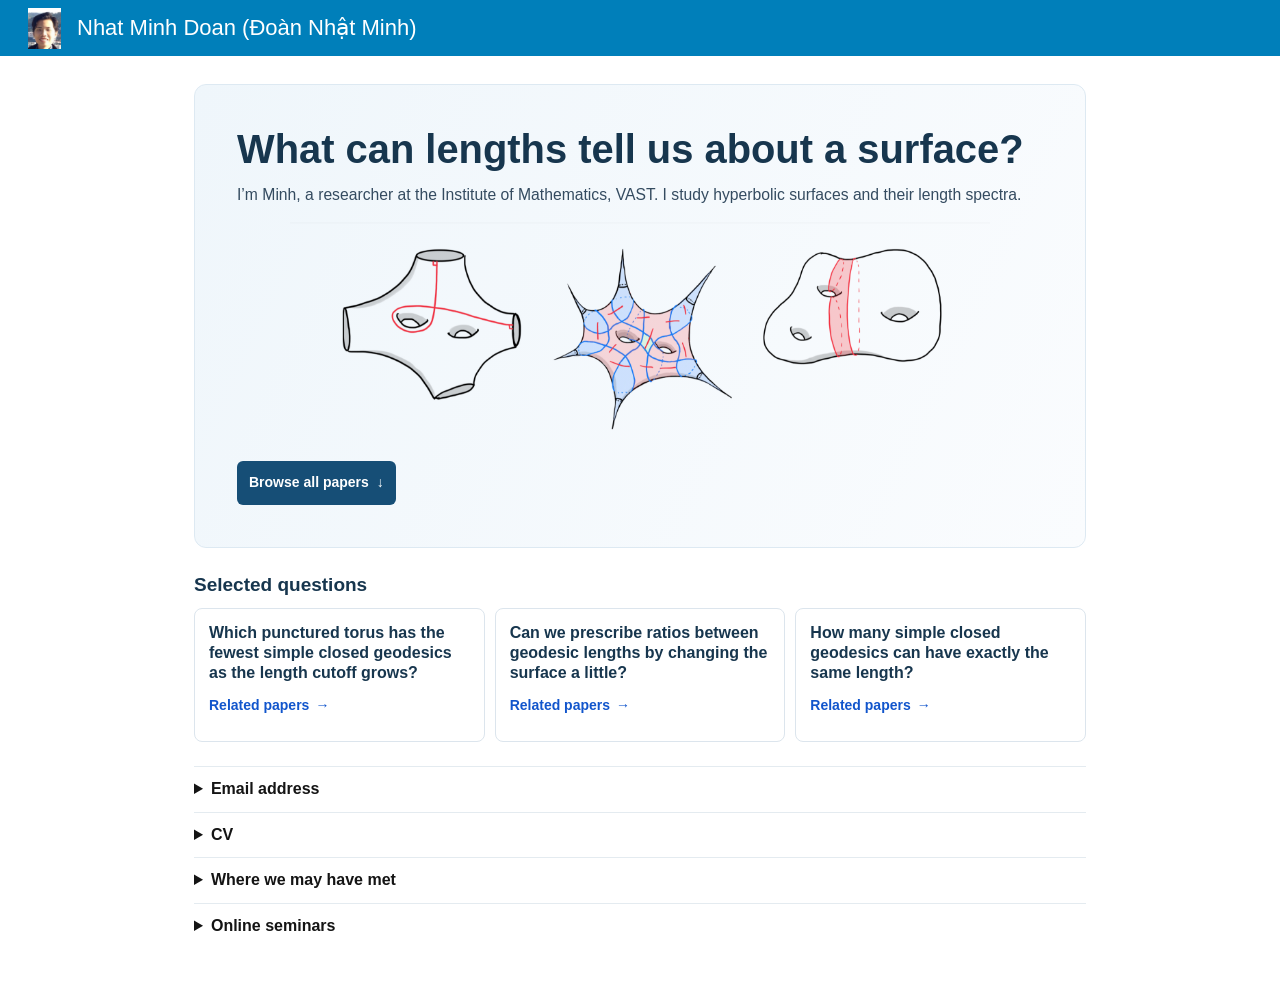
==== docs/index.html @ 1877379a "Blend the surface illustration into the intro background" ====
<!doctype html>
<html lang="en">
<head>
<meta charset="utf-8">
<!-- Google tag -->
<script>
 (function(){
  var excluded=window['ga-disable-G-0R548MHC6P']===true;
  var url=new URL(window.location.href);
  var preference=url.searchParams.get('exclude_me');
  var ownerActivation=url.searchParams.get('owner_dashboard')==='1';
  if(preference==='1'||ownerActivation)excluded=true;
  try{
   if(preference==='1'||ownerActivation)localStorage.setItem('nhat-minh-doan:analytics-excluded','1');
   if(preference==='0')localStorage.removeItem('nhat-minh-doan:analytics-excluded');
   excluded=excluded||localStorage.getItem('nhat-minh-doan:analytics-excluded')==='1';
  }catch(error){}
  if(preference!==null){
   url.searchParams.delete('exclude_me');
   window.history.replaceState(null,'',url.pathname+url.search+url.hash);
  }
  window.nhatMinhAnalyticsExcluded=excluded;
  window['ga-disable-G-0R548MHC6P']=excluded;
  window.dataLayer = window.dataLayer || [];
  window.gtag=function(){window.dataLayer.push(arguments);};
  if(excluded)return;
  gtag('js', new Date());
  var tag=document.createElement('script');
  tag.async=true;
  tag.src='https://www.googletagmanager.com/gtm.js?id=GTM-NMHRF7PC';
  document.head.appendChild(tag);
 })();
</script>
<!-- End Google tag --><meta name="viewport" content="width=device-width, initial-scale=1">
<title>Nhat Minh Doan (Đoàn Nhật Minh)</title>
<meta name="description" content="Nhat Minh Doan, researcher at the Institute of Mathematics, VAST. Hyperbolic surfaces, length spectra, publications, and contact information.">
<link rel="canonical" href="https://minhmath.github.io/"><link rel="icon" href="assets/favicon.svg" type="image/svg+xml">
<meta property="og:title" content="Nhat Minh Doan (Đoàn Nhật Minh)"><meta property="og:type" content="website"><meta property="og:url" content="https://minhmath.github.io/"><meta property="og:image" content="https://minhmath.github.io/assets/portrait.png">
<link rel="stylesheet" href="assets/site.css?v=37d043cea46f">
<link rel="stylesheet" href="assets/papers.css?v=5d789aa62cdc">
<script>if(window.self!==window.top)location.replace('embed.html'+location.search+location.hash);</script>
<script defer src="assets/site.js?v=710d48ef0cdf" data-catalogue="papers.json"></script>
<script defer src="assets/papers.js?v=3b5f01880f40"></script>
</head>
<body>
<a class="skip-link" href="#main">Skip to main content</a>
<header class="site-header">
 <a class="site-name" href="./"><span class="site-avatar"><img class="site-portrait" src="assets/portrait.png?v=c06f4d04a8ff" width="33" height="41" alt=""></span>Nhat Minh Doan (Đoàn Nhật Minh)</a>
</header>
<main id="main" tabindex="-1">
 <div class="intro content-width">
  <section class="home-intro" aria-labelledby="home-title">
   <h1 id="home-title" class="research-question">What can lengths tell us about a surface?</h1>
   <p class="intro-copy">I’m Minh, a researcher at the Institute of Mathematics, VAST. I study hyperbolic surfaces and their length spectra.</p>
   <figure class="intro-illustration"><img src="assets/surfaces-banner.png?v=8888a01d218e" width="2046" height="652" alt="Illustrations of surfaces, curves, and decompositions"></figure>
   <div class="home-actions">
    <a class="home-primary homepage-jump" href="#papers">Browse all papers <span aria-hidden="true">↓</span></a>
   </div>
  </section>
  <section class="featured-papers" aria-labelledby="featured-heading">
  <h2 id="featured-heading">Selected questions</h2>
  <div class="featured-grid">
   <article class="featured-paper" aria-labelledby="featured-question-geodesic-counts">
    <h3 id="featured-question-geodesic-counts">Which punctured torus has the fewest simple closed geodesics as the length cutoff grows?</h3>
    <a class="featured-action homepage-jump" href="#related-geodesic-counts" data-related-papers="DDD" aria-describedby="featured-question-geodesic-counts">Related papers <span aria-hidden="true">→</span></a>
   </article><article class="featured-paper" aria-labelledby="featured-question-length-ratios">
    <h3 id="featured-question-length-ratios">Can we prescribe ratios between geodesic lengths by changing the surface a little?</h3>
    <a class="featured-action homepage-jump" href="#related-length-ratios" data-related-papers="density" aria-describedby="featured-question-length-ratios">Related papers <span aria-hidden="true">→</span></a>
   </article><article class="featured-paper" aria-labelledby="featured-question-length-multiplicity">
    <h3 id="featured-question-length-multiplicity">How many simple closed geodesics can have exactly the same length?</h3>
    <a class="featured-action homepage-jump" href="#related-length-multiplicity" data-related-papers="DLN SSC" aria-describedby="featured-question-length-multiplicity">Related papers <span aria-hidden="true">→</span></a>
   </article>
  </div>
 </section>
  <details class="bio-section" name="bio-section" id="academic-background">
   <summary>Academic background and links</summary>
   <figure style="margin:12px 0 16px">
    <img src="assets/minh-academic-path.webp?v=de99f80f1b09" width="1620" height="1148" alt="Illustrated academic timeline from Ho Chi Minh City through Nice and Luxembourg to VAST, with a Singapore fellowship branching off the ongoing VAST appointment. A hyperbolic triangle says it is missing some degrees." style="display:block;width:100%;height:auto" loading="lazy" decoding="async">
   </figure>
   <ul class="background-list">
    <li>Researcher (2022–present) at the <a href="https://math.ac.vn/en" target="_blank" rel="noopener noreferrer">Institute of Mathematics, VAST</a>.</li>
    <li><a href="https://snas.org.sg/saseaffellows" target="_blank" rel="noopener noreferrer">SASEA Research Fellow</a> (2024–2026) at the <a href="https://www.math.nus.edu.sg/" target="_blank" rel="noopener noreferrer">National University of Singapore</a>, where I worked with <a href="https://sites.google.com/view/serpeowtan/home" target="_blank" rel="noopener noreferrer">Ser Peow Tan</a>.</li>
    <li>PhD (2018–2022) at the <a href="https://www.uni.lu/fstm-en/research-departments/department-of-mathematics/" target="_blank" rel="noopener noreferrer">University of Luxembourg</a>, where <a href="https://homeweb.unifr.ch/parlierh/pub/index.html" target="_blank" rel="noopener noreferrer">Hugo Parlier</a> supervised my <a href="https://orbilu.uni.lu/handle/10993/50710" target="_blank" rel="noopener noreferrer">thesis</a>.</li>
    <li>Master’s (2016–2017) at the <a href="https://en.wikipedia.org/wiki/Universit%C3%A9_Nice-Sophia-Antipolis" target="_blank" rel="noopener noreferrer">University of Nice Sophia Antipolis</a>, supervised by <a href="https://flab.perso.math.cnrs.fr/" target="_blank" rel="noopener noreferrer">François Labourie</a>.</li>
    <li>BA in Mathematics (2013–2015) at the University of Education, Ho Chi Minh City, Vietnam.</li>
   </ul>
  </details>
  <details class="bio-section" name="bio-section" id="papers">
   <summary>List of papers</summary>
   <div class="papers-content">
<div class="related-papers-heading" hidden><h2 tabindex="-1">Related papers</h2><a class="homepage-jump" href="#papers">Browse all papers</a></div>
<div id="paper-load" class="paper-load" hidden>
 <span id="paper-load-status" role="status"></span>
 <button id="paper-load-retry" type="button" hidden>Try again</button>
</div>
<table aria-label="List of papers"><thead><tr class="paper-section"><th scope="col">Paper</th><th scope="col" title="Earliest documented public posting, rather than the journal issue date">First online</th><th scope="col">Cited by</th></tr></thead><tbody id="paper-rows"></tbody></table>
<section class="paper-insights" id="paper-insights" aria-label="Citation history and co-authors" hidden>
 <section class="insight-box" aria-labelledby="coauthors-heading">
  <h2 id="coauthors-heading">Co-authors</h2>
  <ul class="coauthor-list" id="coauthor-list"></ul>
 </section>
 <section class="insight-box" aria-labelledby="citation-chart-heading">
  <div class="insight-heading"><h2 id="citation-chart-heading">Citations by year</h2><div class="totals" id="totals" aria-label="Citation totals"></div></div>
  <div id="citation-chart"></div>
  <div class="citation-audit" id="citation-year-records" hidden></div>
 </section>
</section>
</div>
  </details>
  <div class="email-row">
   <details class="email-disclosure" name="bio-section">
    <summary class="email-toggle" aria-controls="email-address">Email address</summary>
   </details>
   <a id="email-address" class="email-address" href="mailto:dnminh@math.ac.vn">dnminh@math.ac.vn</a>
   <span id="email-copy-status" role="status"></span>
   <script>
    const emailDisclosure = document.querySelector('.email-disclosure');
    const emailSummary = emailDisclosure.querySelector('summary');
    const emailAddress = document.getElementById('email-address');
    const emailCopyStatus = document.getElementById('email-copy-status');
    emailDisclosure.addEventListener('toggle', () => {
     if (!emailDisclosure.open) emailCopyStatus.textContent = '';
    });
    emailSummary.addEventListener('click', async () => {
     emailCopyStatus.textContent = '';
     if (emailDisclosure.open || !navigator.clipboard) return;
     try {
      await navigator.clipboard.writeText(emailAddress.textContent.trim());
      if (emailDisclosure.open) emailCopyStatus.textContent = 'Copied';
     } catch {
      // The revealed address is still available to copy manually.
     }
    });
   </script>
  </div>
  <details class="bio-section" name="bio-section" id="cv">
   <summary>CV</summary>
   <div class="cv-content">
<div class="cv-toolbar"><a href="assets/cv.pdf?v=2e29e2039f4c" target="_blank" rel="noopener" download="Nhat_Minh_Doan_CV.pdf">Download PDF</a></div>
<section class="cv-sheet" aria-label="CV page 1 of 3"><img src="assets/cv-page-1.svg?v=8cb3210d9233" width="612" height="792" alt="" aria-hidden="true" loading="lazy"><div class="visually-hidden">Nhat Minh Doan (Đoàn Nhật Minh)


 Affiliation          Institute of Mathematics, Vietnam Academy of Science and Technology
                      Email: dnminh@math.ac.vn
                      Homepage: minhmath.github.io

 Research area        Hyperbolic geometry and low-dimensional topology. My current research concerns the multiplicity of
                      simple closed geodesics on hyperbolic surfaces.

 Education            PhD in Mathematics, University of Luxembourg, Luxembourg                                  2018 - 2022
                      Advisor: Prof. Hugo Parlier
                      Thesis: Quantifying some properties of curves and arcs on hyperbolic surfaces
                      MSc in Mathematics, University of Nice Sophia Antipolis, France                           2016 - 2017
                      Advisor: Prof. François Labourie
                      Thesis: Arithmetic and ergodic theory of hyperbolic surfaces
                      BA in Mathematics, University of Education, Ho Chi Minh City, Vietnam                     2013 - 2015


 Academic             [3] Researcher, Institute of Mathematics, VAST, Vietnam                                 2022 - present
 positions
                      [2] SASEA Research Fellow, National University of Singapore, Singapore                    2024 - 2026
                      Advisor: Prof. Ser Peow Tan
                      [1] Doctoral Researcher, University of Luxembourg, Luxembourg                             2018 - 2022


 Papers               [11] Density of length ratios on Teichmüller space                                               2026
                      (with Hanh Vo)
                      arXiv:2610.24700.
                      [10] Stable-norm boundary geometry on once-punctured tori                                        2026
                      (with Xiaobin Li and Van Nguyen)
                      arXiv:2605.14574. Submitted.
                      [9] Graded Bridgeman dilogarithm identities on hyperbolic surfaces                               2026
                      (with Ara Basmajian, Hugo Parlier and Ser Peow Tan)
                      arXiv:2601.03876. Submitted.
                      [8] Optimal Farey sequence for the congruence subgroup Γ₀(2ⁿ)                                    2026
                      (with Sang-hyun Kim, Mong Lung Lang and Ser Peow Tan)
                      arXiv:2601.01324. Submitted.
                      [7] Some arithmetic aspects of ortho-integral surfaces                                           2026
                      (with Khanh Le)
                      Trans. AMS, 379 (2026), 6365 - 6392. arXiv:2504.09403
                      [6] Some remarks on subgroups of free-by-cyclic groups                                           2026
                      (with Hoang Thanh Nguyen)
                      Vietnam J. Math., 54, 715 - 728 (2026).
                      [5] Self-intersections of arcs on a pair of pants                                                2025
                      (with Hanh Vo)
                      Bull. LMS, 57 (2025), 2190 - 2209. arXiv:2407.17750
                      [4] Optimal special polygons for the congruence subgroups Γ₀(p) and Γ₀(pq)                       2025
                      (with Sang-hyun Kim, Mong Lung Lang and Ser Peow Tan)
                      J. Geom. Anal., Volume 35, 216 (2025). arXiv:2209.13937


Nhat Minh Doan | Updated 10 November 2026                                                                                  1</div><a class="cv-link" href="mailto:dnminh@math.ac.vn" title="dnminh@math.ac.vn" aria-label="dnminh@math.ac.vn" target="_blank" rel="noopener noreferrer" style="left:25.52310%;top:14.00253%;width:14.62292%;height:1.62121%"></a><a class="cv-link" href="https://minhmath.github.io/" title="https://minhmath.github.io/" aria-label="https://minhmath.github.io/" target="_blank" rel="noopener noreferrer" style="left:28.92080%;top:15.63131%;width:13.79229%;height:1.62121%"></a><a class="cv-link" href="https://arxiv.org/abs/2610.24700" title="arXiv version: Density of length ratios on Teichmüller space" aria-label="arXiv version: Density of length ratios on Teichmüller space" target="_blank" rel="noopener noreferrer" style="left:23.77474%;top:50.66919%;width:31.94694%;height:1.62121%"></a><a class="cv-link" href="https://arxiv.org/abs/2605.14574" title="arXiv version: Stable-norm boundary geometry on once-punctured tori" aria-label="arXiv version: Stable-norm boundary geometry on once-punctured tori" target="_blank" rel="noopener noreferrer" style="left:23.77474%;top:55.93434%;width:39.08382%;height:1.62121%"></a><a class="cv-link" href="https://arxiv.org/abs/2601.03876" title="arXiv version: Graded Bridgeman dilogarithm identities on hyperbolic surfaces" aria-label="arXiv version: Graded Bridgeman dilogarithm identities on hyperbolic surfaces" target="_blank" rel="noopener noreferrer" style="left:22.90056%;top:61.19949%;width:45.05627%;height:1.62121%"></a><a class="cv-link" href="https://arxiv.org/abs/2601.01324" title="arXiv version: Optimal Farey sequence for the congruence subgroup Γ₀(2ⁿ)" aria-label="arXiv version: Optimal Farey sequence for the congruence subgroup Γ₀(2ⁿ)" target="_blank" rel="noopener noreferrer" style="left:22.90056%;top:66.46465%;width:42.12639%;height:1.62121%"></a><a class="cv-link" href="https://doi.org/10.1090/tran/9657" title="Some arithmetic aspects of ortho-integral surfaces" aria-label="Some arithmetic aspects of ortho-integral surfaces" target="_blank" rel="noopener noreferrer" style="left:22.90056%;top:71.72980%;width:35.10049%;height:1.62121%"></a><a class="cv-link" href="https://arxiv.org/abs/2504.09403" title="arXiv version: Some arithmetic aspects of ortho-integral surfaces" aria-label="arXiv version: Some arithmetic aspects of ortho-integral surfaces" target="_blank" rel="noopener noreferrer" style="left:47.86257%;top:74.98737%;width:12.77127%;height:1.62121%"></a><a class="cv-link" href="https://doi.org/10.1007/s10013-025-00762-x" title="Some remarks on subgroups of free-by-cyclic groups" aria-label="Some remarks on subgroups of free-by-cyclic groups" target="_blank" rel="noopener noreferrer" style="left:22.90056%;top:76.99495%;width:37.19119%;height:1.62121%"></a><a class="cv-link" href="https://doi.org/10.1112/blms.70088" title="Self-intersections of arcs on a pair of pants" aria-label="Self-intersections of arcs on a pair of pants" target="_blank" rel="noopener noreferrer" style="left:22.90056%;top:82.26010%;width:29.95528%;height:1.62121%"></a><a class="cv-link" href="https://arxiv.org/abs/2407.17750" title="arXiv version: Self-intersections of arcs on a pair of pants" aria-label="arXiv version: Self-intersections of arcs on a pair of pants" target="_blank" rel="noopener noreferrer" style="left:45.82480%;top:85.51768%;width:12.77127%;height:1.62121%"></a><a class="cv-link" href="https://doi.org/10.1007/s12220-025-02051-y" title="Optimal special polygons for the congruence subgroups Γ₀(p) and Γ₀(pq)" aria-label="Optimal special polygons for the congruence subgroups Γ₀(p) and Γ₀(pq)" target="_blank" rel="noopener noreferrer" style="left:22.90056%;top:87.52525%;width:51.06542%;height:1.62121%"></a><a class="cv-link" href="https://arxiv.org/abs/2209.13937" title="arXiv version: Optimal special polygons for the congruence subgroups Γ₀(p) and Γ₀(pq)" aria-label="arXiv version: Optimal special polygons for the congruence subgroups Γ₀(p) and Γ₀(pq)" target="_blank" rel="noopener noreferrer" style="left:49.12348%;top:90.78283%;width:12.77126%;height:1.62121%"></a></section><section class="cv-sheet" aria-label="CV page 2 of 3"><img src="assets/cv-page-2.svg?v=fd27468daa6c" width="612" height="792" alt="" aria-hidden="true" loading="lazy"><div class="visually-hidden">[3] Ortho-integral surfaces                                                                     2025
                      Adv. Math., Volume 466, April 2025, 110162. arXiv:2112.10694
                      [2] Geometric filling curves on punctured surfaces                                              2023
                      Glasgow Math. J., Volume 65, Issue 2, May 2023, pp. 383 - 400. arXiv:2012.02461
                      [1] Measuring pants                                                                             2023
                      (with Hugo Parlier and Ser Peow Tan)
                      Trans. AMS, 376 (2023), 5281 - 5306. arXiv:2002.02738

 Other                [1] Almost all simple lengths are unique up to isometry                                         2026
 writings             hexagon:2610.00298v1.
                      [2] The torus with asymptotically the fewest simple closed geodesics                            2026
                      (with Phuc Thinh Dang and Trong Toan Dao)
                      hexagon:2610.00159v1.

 Referee work         International Mathematics Research Notices; Proceedings of the American Mathematical Society;
                      Mathematische Annalen; Transactions of the American Mathematical Society; Conformal Geometry
                      and Dynamics.

 Talks                [28] McShane birthday conference, Hebei Normal University, China                    Aug-Sep 2026
                      [27] Seminar, TIMAS, Thang Long University, Vietnam                                     June 2026
                      [26] Topology, Geometry and Dynamics Seminar, NUS, Singapore                            May 2026
                      [25] Topology and Geometry Seminar, Southwest Jiaotong University, China              March 2026
                      [24] Workshop on Geometry and related topics, Phu Tho, Vietnam                           Jul 2025
                      [23] Grad Student Seminar, NUS, Singapore                                                Apr 2025
                      [22] Teichmüller Theory and Flat Structures, MATRIX, Creswick, Australia                Mar 2025
                      [21] Workshop on Dynamics and Related Topics, IMS, NUS, Singapore                       Mar 2025
                      [20] Workshop on Geometry and Dynamics in Low Dimensions, IMVAST, Hanoi                  Jan 2025
                      [19] Scientific workshop for young researchers, Vinh Phuc, Vietnam                       Sep 2024
                      [18] IMVAST-OCAMI Joint Conference, Osaka Metropolitan University, Japan                May 2024
                      [17] Geometry and Topology Seminar, KIAS, Korea                                         Mar 2024
                      [16] Hyperbolic Geometry of Numbers, KIAS, Seoul, South Korea                           Dec 2023
                      [15] JSPS-VAST Workshop, FPT University Quy Nhon, Vietnam                                Sep 2023
                      [14] Mathematics workshop and related fields, Ha Tinh University, Vietnam                Apr 2023
                      [13] JSPS-VAST Bilateral Joint Research Project Workshop, IMVAST                        Dec 2022
                      [12] Algebra and Number Theory Seminar, IMVAST                                          Nov 2022
                      [11] Scientific conference on Geometry, Analysis and Applications, Phu Tho,              Oct 2022
                      Vietnam
                      [10] Topology and Geometry Seminar, NUS, Singapore                                       Sep 2022
                      [9] Scientific workshop for young researchers, Vinh Phuc, Vietnam                       Aug 2022
                      [8] Japan-Vietnam Singularity Seminar (Online), IMVAST                                   Apr 2022
                      [7] Mostly Teichmüller Spaces Seminar (Online), Queens College, USA                     Mar 2022
                      [6] Ph.D. Defense, Geometry Winter Workshop, Luxembourg                                  Jan 2022
                      [5] Topology and Geometry Seminar (Online), IMVAST                                      Nov 2021
                      [4] Topology and Geometry Seminar (Online), VNU, Ho Chi Minh City, Vietnam               Oct 2021
                      [3] PhD Away Days (Online), University of Luxembourg, Luxembourg                         Oct 2020
                      [2] PhD Seminar (Online), University of Luxembourg, Luxembourg                          May 2020


Nhat Minh Doan | Updated 10 November 2026                                                                               2</div><a class="cv-link" href="https://doi.org/10.1016/j.aim.2025.110162" title="Ortho-integral surfaces" aria-label="Ortho-integral surfaces" target="_blank" rel="noopener noreferrer" style="left:22.90056%;top:5.30303%;width:16.16556%;height:1.62121%"></a><a class="cv-link" href="https://arxiv.org/abs/2112.10694" title="arXiv version: Ortho-integral surfaces" aria-label="arXiv version: Ortho-integral surfaces" target="_blank" rel="noopener noreferrer" style="left:53.49609%;top:6.93182%;width:12.77127%;height:1.62121%"></a><a class="cv-link" href="https://doi.org/10.1017/S0017089522000404" title="Geometric filling curves on punctured surfaces" aria-label="Geometric filling curves on punctured surfaces" target="_blank" rel="noopener noreferrer" style="left:22.90056%;top:8.93939%;width:32.86722%;height:1.62121%"></a><a class="cv-link" href="https://arxiv.org/abs/2012.02461" title="arXiv version: Geometric filling curves on punctured surfaces" aria-label="arXiv version: Geometric filling curves on punctured surfaces" target="_blank" rel="noopener noreferrer" style="left:66.31603%;top:10.56818%;width:12.77127%;height:1.62121%"></a><a class="cv-link" href="https://doi.org/10.1090/tran/8893" title="Measuring pants" aria-label="Measuring pants" target="_blank" rel="noopener noreferrer" style="left:22.90056%;top:12.57576%;width:11.60511%;height:1.62121%"></a><a class="cv-link" href="https://arxiv.org/abs/2002.02738" title="arXiv version: Measuring pants" aria-label="arXiv version: Measuring pants" target="_blank" rel="noopener noreferrer" style="left:47.86257%;top:15.83333%;width:12.77127%;height:1.62121%"></a><a class="cv-link" href="https://hexagonmath.org/2610.00298" title="Almost all simple lengths are unique up to isometry" aria-label="Almost all simple lengths are unique up to isometry" target="_blank" rel="noopener noreferrer" style="left:22.90056%;top:19.73485%;width:36.22480%;height:1.62121%"></a><a class="cv-link" href="https://hexagonmath.org/2610.00159" title="The torus with asymptotically the fewest simple closed geodesics" aria-label="The torus with asymptotically the fewest simple closed geodesics" target="_blank" rel="noopener noreferrer" style="left:22.90056%;top:23.37121%;width:45.73838%;height:1.62121%"></a><a class="cv-link" href="https://ahdoc.github.io/hyperbolic2026shijiazhuang/abstract" title="https://ahdoc.github.io/hyperbolic2026shijiazhuang/abstract" aria-label="https://ahdoc.github.io/hyperbolic2026shijiazhuang/abstract" target="_blank" rel="noopener noreferrer" style="left:23.77474%;top:37.68939%;width:44.66614%;height:1.62121%"></a><a class="cv-link" href="https://sites.google.com/view/hygen2023" title="https://sites.google.com/view/hygen2023" aria-label="https://sites.google.com/view/hygen2023" target="_blank" rel="noopener noreferrer" style="left:23.77474%;top:61.78030%;width:24.03320%;height:1.62121%"></a></section><section class="cv-sheet" aria-label="CV page 3 of 3"><img src="assets/cv-page-3.svg?v=e88376d462c9" width="612" height="792" alt="" aria-hidden="true" loading="lazy"><div class="visually-hidden">[1] School on Geometry and Dynamics on Hyperbolic Surfaces, Switzerland                   Aug 2018


 Services             [3] Co-organizing Geometry and Dynamics in Low Dimensions Workshop, Hanoi                  Jan 2025
                      With S. Kim, T. Koberda, C. Leininger, S. P. Tan, T. T. Nguyen, T. D. Do, and V. T.
                      Tran
                      [2] Co-organizing Geometry, Topology &amp; Dynamics Seminar, National University            2024 - 2026
                      of Singapore
                      With Tengren Zhang and Daren Wei
                      [1] Co-writing a short comic story: Maths, Magic and Maryam                                    2020


 Advising             [3] Undergraduate student: Phuc Thinh Dang                                            2026 - present
                      [2] PhD student: Van Nguyen                                                           2025 - present
                      [1] Vietnamese REU students: Trong Toan Dao and Anh Tuan Nguyen                         2023 - 2024
                      Co-supervised with Ser Peow Tan

 Teaching             [5] Modern Geometry, Master program, Institute of Mathematics, VAST                            2023
                      [4] Probability, Applied Mathematics and Data Science students, Vietnam France                 2022
                      University
                      [3] Linear Algebra (teaching assistant), University of Engineering and Technology              2022
                      [2] Analysis for Applications (teaching assistant), University of Luxembourg            2018 - 2020
                      [1] Elementary Mathematics, children aged 5-10, Mathnasium Vietnam                      2012 - 2013


 Awards               [1] Excellent Doctoral Thesis Award, University of Luxembourg                                  2022


 Grants               [5] Singapore Academies South-East Asia Fellowship, hosted at the National              2024 - 2026
                      University of Singapore
                      [4] NAFOSTED, Vietnam (2 years)                                                         2024 - 2026
                      [3] Research Grant, Institute of Mathematics, VAST, Vietnam (2 years)                   2022 - 2024
                      [2] PRIDE Grant, Fonds National de la Recherche, Luxembourg (4 years)                   2018 - 2022
                      [1] Master 2 Excellence Scholarship (10 months)                                         2016 - 2017
                      J. A. Dieudonné Mathematics Laboratory, Nice, France

 References           Prof. Ara Basmajian                                Prof. François Labourie
                      Hunter College, CUNY                               EPFL, Institute of Mathematics
                      abasmajian@gc.cuny.edu                             francois.labourie@epfl.ch

                      Prof. Martin Bridgeman                             Prof. Hugo Parlier
                      Boston College                                     University of Fribourg
                      bridgem@bc.edu                                     hugo.parlier@unifr.ch

                      Prof. Sang-Hyun Kim                                Prof. Ser Peow Tan
                      Korea Institute for Advanced Study                 National University of Singapore
                      kimsh@kias.re.kr                                   mattansp@nus.edu.sg


 Hobbies              Table tennis, badminton, hiking




Nhat Minh Doan | Updated 10 November 2026                                                                              3</div><a class="cv-link" href="https://sciencecomics.uni.lu/math-magic-and-maryam/" title="https://sciencecomics.uni.lu/math-magic-and-maryam/" aria-label="https://sciencecomics.uni.lu/math-magic-and-maryam/" target="_blank" rel="noopener noreferrer" style="left:45.28613%;top:19.73485%;width:19.03310%;height:1.62121%"></a><a class="cv-link" href="https://www.uni.lu/fstm-fr/news/excellent-doctoral-thesis-awards-2022-in-science/" title="https://www.uni.lu/fstm-fr/news/excellent-doctoral-thesis-awards-2022-in-science/" aria-label="https://www.uni.lu/fstm-fr/news/excellent-doctoral-thesis-awards-2022-in-science/" target="_blank" rel="noopener noreferrer" style="left:22.90056%;top:46.74242%;width:23.35194%;height:1.62121%"></a><a class="cv-link" href="https://snas.org.sg/saseaffellows" title="https://snas.org.sg/saseaffellows" aria-label="https://snas.org.sg/saseaffellows" target="_blank" rel="noopener noreferrer" style="left:22.90056%;top:50.64394%;width:35.25330%;height:1.62121%"></a><a class="cv-link" href="mailto:abasmajian@gc.cuny.edu" title="abasmajian@gc.cuny.edu" aria-label="abasmajian@gc.cuny.edu" target="_blank" rel="noopener noreferrer" style="left:20.42484%;top:69.09091%;width:17.92160%;height:1.62121%"></a><a class="cv-link" href="mailto:francois.labourie@epfl.ch" title="francois.labourie@epfl.ch" aria-label="francois.labourie@epfl.ch" target="_blank" rel="noopener noreferrer" style="left:57.27124%;top:69.09091%;width:18.21186%;height:1.62121%"></a><a class="cv-link" href="mailto:bridgem@bc.edu" title="bridgem@bc.edu" aria-label="bridgem@bc.edu" target="_blank" rel="noopener noreferrer" style="left:20.42484%;top:75.11364%;width:12.04819%;height:1.62121%"></a><a class="cv-link" href="mailto:hugo.parlier@unifr.ch" title="hugo.parlier@unifr.ch" aria-label="hugo.parlier@unifr.ch" target="_blank" rel="noopener noreferrer" style="left:57.27124%;top:75.11364%;width:15.59188%;height:1.62121%"></a><a class="cv-link" href="mailto:kimsh@kias.re.kr" title="kimsh@kias.re.kr" aria-label="kimsh@kias.re.kr" target="_blank" rel="noopener noreferrer" style="left:20.42484%;top:81.13636%;width:12.38967%;height:1.62121%"></a><a class="cv-link" href="mailto:mattansp@nus.edu.sg" title="mattansp@nus.edu.sg" aria-label="mattansp@nus.edu.sg" target="_blank" rel="noopener noreferrer" style="left:57.27124%;top:81.13636%;width:15.30418%;height:1.62121%"></a></section></div>
  </details>
  <details class="bio-section" name="bio-section" id="where-we-may-have-met">
   <summary>Where we may have met</summary>
   <ul class="meeting-list">
    <li>August–September 2026 · <strong>Shijiazhuang, China</strong> — <a href="https://ahdoc.github.io/hyperbolic2026shijiazhuang/abstract" target="_blank" rel="noopener noreferrer">Hyperbolic 2026 at Hebei Normal University</a></li>
    <li>July–August 2026 · <strong>Jeju, South Korea</strong> — <a href="https://sites.google.com/view/2k-gate-workshop-3/home" target="_blank" rel="noopener noreferrer">2K-GATE Conference III</a></li>
    <li>June 2026 · <strong>Hanoi, Vietnam</strong> — Seminar, Thang Long Institute of Mathematics and Applied Sciences</li>
    <li>May 2026 · <strong>Singapore</strong> — <a href="https://www.math.nus.edu.sg/category/events/colloquia-seminars/topology-geometry-dynamics/page/2/" target="_blank" rel="noopener noreferrer">McShane–Rivin Norm Balls and Simple-Length Multiplicities, NUS Topology, Geometry and Dynamics Seminar</a></li>
    <li>April 2026 · <strong>Lausanne, Switzerland</strong> — <a href="https://bernoulli.epfl.ch/programs/the-geometry-and-spectra-of-hyperbolic-surfaces-and-other-manifolds/" target="_blank" rel="noopener noreferrer">Geometry and Spectra of Compact Riemann Surfaces, EPFL</a></li>
    <li>April 2026 · <strong>Hefei, China</strong> — <a href="https://shinpeibaba.com/Teichmueller2026/main.php" target="_blank" rel="noopener noreferrer">Teichmüller Theory and Related Topics</a></li>
    <li>March 2026 · <strong>Chengdu, China</strong> — <a href="https://faculty.swjtu.edu.cn/lixiaobin1/zh_CN/article/363471/content/1862.htm" target="_blank" rel="noopener noreferrer">Geometry and Topology Seminar, Southwest Jiaotong University</a></li>
    <li>August 2025 · <strong>Singapore</strong> — <a href="https://ims.nus.edu.sg/events/arithmeticdynamics/" target="_blank" rel="noopener noreferrer">Arithmetic Dynamics and Diophantine Geometry, IMS–NUS</a></li>
    <li>July 2025 · <strong>Phú Thọ, Vietnam</strong> — Workshop on Geometry and Related Topics</li>
    <li>June 2025 · <strong>Hanoi, Vietnam</strong> — <a href="https://www.viasm.edu.vn/en/hdkh/School-Topo-Geo-2025?userkey=program" target="_blank" rel="noopener noreferrer">VIASM–ICTP Summer School on Quantum Topology and Hyperbolic Geometry</a></li>
    <li>June 2025 · <strong>Phú Quốc, Vietnam</strong> — <a href="https://viasm.edu.vn/en/hdkh/Conf-Topo-Geo-2025" target="_blank" rel="noopener noreferrer">Conference on Quantum Topology and Hyperbolic Geometry, VIASM–Clay</a></li>
    <li>April 2025 · <strong>Singapore</strong> — Graduate Student Seminar, NUS</li>
    <li>March 2025 · <strong>Creswick, Australia</strong> — <a href="https://www.matrix-inst.org.au/events/teichmuller-theory-and-flat-structures/" target="_blank" rel="noopener noreferrer">Teichmüller Theory and Flat Structures, MATRIX</a></li>
    <li>March 2025 · <strong>Singapore</strong> — <a href="https://ims.nus.edu.sg/events/dynamicstopics/" target="_blank" rel="noopener noreferrer">Workshop on Dynamics and Related Topics, IMS–NUS</a></li>
    <li>January 2025 · <strong>Hanoi, Vietnam</strong> — <a href="https://math.ac.vn/conference/gdld2025" target="_blank" rel="noopener noreferrer">Geometry and Dynamics in Low Dimensions</a></li>
    <li>September 2024 · <strong>Vĩnh Phúc, Vietnam</strong> — <a href="https://math.ac.vn/conference/GGTH2024" target="_blank" rel="noopener noreferrer">Gặp gỡ Toán học 2024, workshop for early-career researchers</a></li>
    <li>June 2024 · <strong>Singapore</strong> — <a href="https://ims.nus.edu.sg/events/computational-aspects-of-thin-groups/" target="_blank" rel="noopener noreferrer">Computational Aspects of Thin Groups, IMS–NUS</a></li>
    <li>May 2024 · <strong>Osaka, Japan</strong> — <a href="https://math.ac.vn/en/conference/imvastocami2024" target="_blank" rel="noopener noreferrer">IMVAST–OCAMI Joint Conference on Selected Areas in Mathematics</a></li>
    <li>March 2024 · <strong>Seoul, South Korea</strong> — <a href="https://www.kias.re.kr/kias/activities/seminars/view.do?edate=&amp;menuNo=402021&amp;mjrcdnm=&amp;pageIndex=1&amp;schoolsCd=M&amp;sdate=2024-03-09&amp;seqno=PGN1720240318-0001" target="_blank" rel="noopener noreferrer">Geometry and Topology Seminar, KIAS</a></li>
    <li>December 2023 · <strong>Seoul, South Korea</strong> — <a href="https://sites.google.com/view/hygen2023" target="_blank" rel="noopener noreferrer">Hyperbolic Geometry of Numbers, KIAS</a></li>
    <li>September 2023 · <strong>Quy Nhơn, Vietnam</strong> — <a href="https://sites.google.com/keio.jp/jv2021-2024/jv2023-workshop" target="_blank" rel="noopener noreferrer">Topology of Singularities and Related Topics, JSPS–VAST</a></li>
    <li>August 2023 · <strong>Hạ Long, Vietnam</strong> — <a href="https://indico.ictp.it/event/10196/session/7/" target="_blank" rel="noopener noreferrer">Topics in Contemporary Differential Geometry, VIASM–ICTP Summer School workshop</a></li>
    <li>August 2023 · <strong>Hanoi, Vietnam</strong> — <a href="https://indico.ictp.it/event/10196/" target="_blank" rel="noopener noreferrer">VIASM–ICTP Summer School on Differential Geometry</a></li>
    <li>April 2023 · <strong>Hà Tĩnh, Vietnam</strong> — <a href="https://htu.edu.vn/tin-t%E1%BB%A9c-s%E1%BB%B1-ki%E1%BB%87n/1500-h%E1%BB%99i-th%E1%BA%A3o-khoa-h%E1%BB%8Dc-%E2%80%9Cto%C3%A1n-h%E1%BB%8Dc-v%C3%A0-c%C3%A1c-ng%C3%A0nh-li%C3%AAn-quan%E2%80%9D?highlight=WyJ2aVx1MWVjN3QiXQ%3D%3D" target="_blank" rel="noopener noreferrer">Mathematics and Related Fields, Hà Tĩnh University</a></li>
    <li>December 2022 · <strong>Hanoi, Vietnam</strong> — <a href="https://sites.google.com/keio.jp/jv2021-2024/jv2022-workshop-in-hanoi" target="_blank" rel="noopener noreferrer">JSPS–VAST Joint Research Workshop</a></li>
    <li>November 2022 · <strong>Hanoi, Vietnam</strong> — Algebra and Number Theory Seminar, Institute of Mathematics, VAST</li>
    <li>October 2022 · <strong>Phú Thọ, Vietnam</strong> — <a href="https://math.ac.vn/en/conference/hoi-thao-khoa-hoc-hinh-hoc-giai-tich-va-ung-dung" target="_blank" rel="noopener noreferrer">Geometry, Analysis and Applications</a></li>
    <li>September 2022 · <strong>Singapore</strong> — <a href="https://www.math.nus.edu.sg/category/events/colloquia-seminars/topology-geometry-dynamics/page/14/" target="_blank" rel="noopener noreferrer">Measuring Pants, NUS Topology and Geometry Seminar</a></li>
    <li>August 2022 · <strong>Vĩnh Phúc, Vietnam</strong> — <a href="https://maths.hpu2.edu.vn/hoi-thao-khoa-hoc-cap-khoa--gap-go-toan-hoc-2022--hoi-thao-khoa-hoc-cac-nha-nghien-cuu-tre--thanh-cong-ruc-ro.html" target="_blank" rel="noopener noreferrer">Gặp gỡ Toán học 2022, workshop for early-career researchers</a></li>
    <li>January 2022 · <strong>Luxembourg</strong> — Geometry Winter Workshop and PhD defence, University of Luxembourg</li>
    <li>October 2019 · <strong>Bordeaux, France</strong> — <a href="https://math.uni.lu/docsem/f/away_days2019/2019-PhDAwayDays_Abstracts.pdf" target="_blank" rel="noopener noreferrer">PhD Away Days, University of Luxembourg and University of Bordeaux</a></li>
    <li>July 2019 · <strong>Chiang Mai, Thailand</strong> — <a href="https://www.math.science.cmu.ac.th/lst/Poster2019-05-13.pdf" target="_blank" rel="noopener noreferrer">Combinatorial and Algebraic Aspects of Geometric Structures, Chiang Mai University</a></li>
    <li>July 2019 · <strong>Luxembourg</strong> — <a href="https://gaati.org/rahm/InteractionsConference/" target="_blank" rel="noopener noreferrer">Interactions between Hyperbolic Geometry and Number Theory, University of Luxembourg</a></li>
    <li>May 2019 · <strong>Barcelona, Spain</strong> — <a href="https://www.crm.cat/wp-content/uploads/2020/07/Memoria2019web.pdf#page=62" target="_blank" rel="noopener noreferrer">Advanced Course on Geometry, Topology and Algebra, Centre de Recerca Matemàtica</a></li>
    <li>August 2018 · <strong>Les Diablerets, Switzerland</strong> — <a href="https://www.cuso.ch/fileadmin/cuso/rapports_annuels/Rapport_CUSO_2018.pdf" target="_blank" rel="noopener noreferrer">Geometry and Dynamics on Hyperbolic Surfaces, CUSO</a></li>
    <li>June 2018 · <strong>Luxembourg</strong> — <a href="https://math.uni.lu/quantmod/part.html" target="_blank" rel="noopener noreferrer">QUANTMOD2, Quantization and Moduli Spaces</a></li>
    <li>May 2018 · <strong>Heidelberg, Germany</strong> — <a href="https://math.uni.lu/docsem/away_days/2018.html" target="_blank" rel="noopener noreferrer">PhD Away Days, University of Luxembourg</a></li>
    <li>May 2018 · <strong>Nancy, France</strong> — <a href="https://sos.loria.fr/kickoff.html" target="_blank" rel="noopener noreferrer">Structures on Surfaces (SoS) Kick-off Meeting, Inria–LORIA</a></li>
    <li>September 2015 · <strong>Hanoi, Vietnam</strong> — <a href="https://www.viasm.edu.vn/hdkh/sm-lts?userkey=danh-sach-dai-bieu" target="_blank" rel="noopener noreferrer">Number Theory from Classical to Modern, VIASM Summer School</a></li>
   </ul>
  </details>
  <details class="bio-section" name="bio-section" id="seminars">
   <summary>Online seminars</summary>
   <div class="seminar-link"><a href="https://sites.google.com/view/nhatminhdoan" target="_blank" rel="noopener noreferrer">Hyperbolic Geometry &amp; Related Topics Online Seminar</a></div>
  </details>
  <script>
   const bioSections = document.querySelectorAll('details[name="bio-section"]');
   function closeOtherBioSections(activeSection) {
    for (const section of bioSections) {
     if (section !== activeSection && section.open) section.open = false;
    }
   }
   // Older browsers support details but ignore the name attribute.
   for (const section of bioSections) {
    section.addEventListener('toggle', () => {
     if (section.open) closeOtherBioSections(section);
    });
   }
   function openBioSectionFromHash() {
    const section = document.getElementById(location.hash.slice(1));
    if (!section?.matches('details.bio-section')) return;
    closeOtherBioSections(section);
    section.open = true;
    requestAnimationFrame(() => {
     if (!section.open) return;
     section.querySelector('summary').focus({preventScroll: true});
     section.scrollIntoView({block: 'start'});
    });
   }
   openBioSectionFromHash();
   window.addEventListener('hashchange', openBioSectionFromHash);
  </script>
 </div>
</main>
</body>
</html>
---- docs/assets/site.css ----
:root {
  --blue: #007fba;
  --link: #1155cc;
  --site-font: Arial, Helvetica, sans-serif;
  --entry-size: 15px;
  --content: 1140px;
}
* { box-sizing: border-box; }
html { scroll-behavior: smooth; scroll-padding-top: 80px; }
body {
  margin: 0;
  background: #fff;
  color: #141414;
  font-family: var(--site-font);
  font-size: 16px;
  line-height: 1.4;
}
a { color: var(--link); text-decoration: none; }
a:hover { text-decoration: underline; }
:is(a, button, input, summary):focus-visible {
  outline: 2px solid var(--link);
  outline-offset: 4px;
}
button, input { font: inherit; }

.site-header {
  position: sticky;
  top: 0;
  z-index: 10;
  height: 56px;
  display: flex;
  align-items: center;
  justify-content: space-between;
  gap: 24px;
  padding: 0 24px 0 28px;
  background: var(--blue);
  color: white;
}
.site-name {
  display: flex;
  align-items: center;
  gap: 16px;
  font-size: 22px;
  line-height: 1.2;
  color: white;
  white-space: nowrap;
}
.site-name:hover { text-decoration: none; }
.site-header :is(a, button):focus-visible { outline-color: white; }
.site-avatar { display: block; width: 33px; height: 41px; overflow: hidden; flex-shrink: 0; }
.site-portrait { display: block; width: 100%; height: 100%; object-fit: cover; transform: scale(1.85); transform-origin: 50% 30%; }

.content-width { width: calc(100% - 64px); max-width: var(--content); margin-inline: auto; }
.intro { max-width: 892px; padding-block: 28px 34px; }
.home-intro {
  padding: clamp(20px, 5vw, 42px);
  container-type: inline-size;
  isolation: isolate;
  border: 1px solid #dde9f2;
  border-radius: 12px;
  background: linear-gradient(115deg, #eff6fb, #fafcfe);
}
.research-question {
  margin: 0;
  color: #17364e;
  font-size: clamp(13px, calc(4.4vw - 4px), 40px);
  font-size: clamp(13px, 4.95cqi, 42px);
  font-weight: 700;
  line-height: 1.12;
}
.intro-copy {
  margin: 12px 0 0;
  color: #344b60;
  font-size: clamp(14px, 1.95cqi, 16px);
}
.home-actions { display: flex; flex-wrap: wrap; gap: 8px; margin-top: 16px; }
.home-actions :is(a, button) {
  display: inline-flex;
  align-items: center;
  justify-content: center;
  gap: 8px;
  min-height: 44px;
  padding: 8px 12px;
  border-radius: 6px;
  font-size: 14px;
  font-weight: 600;
}
.home-primary { background: #164e76; color: white; }
.home-primary:hover { background: #123d5d; text-decoration: none; }
.featured-papers { margin-block: 24px; }
.featured-papers h2 { margin: 0 0 10px; color: #17364e; font-size: 19px; }
.featured-grid { display: grid; grid-template-columns: repeat(3, minmax(0, 1fr)); gap: 10px; }
.featured-paper {
  display: flex;
  flex-direction: column;
  min-width: 0;
  padding: 14px;
  border: 1px solid #dce5ed;
  border-radius: 8px;
  color: #17364e;
}
.featured-paper h3 { margin: 0; font-size: 16px; line-height: 1.25; }
.featured-action {
  display: inline-flex;
  align-items: center;
  align-self: flex-start;
  gap: 6px;
  min-height: 44px;
  margin-top: auto;
  font-size: 14px;
  font-weight: 600;
}
.bio-section, .email-row { border-top: 1px solid #e4ebf0; }
.bio-section > summary, .email-toggle {
  min-height: 44px;
  padding: 11px 0;
  font-size: 1rem;
  font-weight: 600;
  list-style-position: inside;
  cursor: pointer;
  -webkit-text-size-adjust: 100%;
  text-size-adjust: 100%;
}
#academic-background:not([open]),
#papers:not([open]) { display: none; }
.email-row { display: flex; flex-wrap: wrap; align-items: baseline; gap: 0 .5em; }
.email-disclosure:not([open]) { flex-basis: 100%; }
.email-address { display: none; margin-inline-start: 1.5em; white-space: nowrap; }
.email-disclosure[open] + .email-address { display: inline-block; }
.background-list, .meeting-list, .seminar-link {
  font-size: var(--entry-size);
  line-height: 1.55;
}
.background-list, .meeting-list { margin: 8px 0 0; padding-inline-start: 2em; }
.seminar-link { margin: 6px 0 0 1em; }

.skip-link { position: fixed; top: -100px; left: 12px; z-index: 100; padding: 10px; background: white; }
.skip-link:focus { top: 8px; }
.visually-hidden {
  position: absolute;
  width: 1px;
  height: 1px;
  padding: 0;
  margin: -1px;
  overflow: hidden;
  clip: rect(0, 0, 0, 0);
  white-space: nowrap;
  border: 0;
}
.papers-content { max-width: 1600px; margin: auto; padding-block: 25px; }
.related-papers-heading:not([hidden]) { display: flex; flex-wrap: wrap; align-items: baseline; justify-content: space-between; gap: 8px 16px; margin-bottom: 12px; }
.related-papers-heading h2 { margin: 0; color: #17364e; font-size: 19px; }
.showing-related-papers > summary { display: none; }
.showing-related-papers :is(.unrelated-paper, .paper-insights) { display: none; }
.intro-illustration { width: 100%; max-width: 700px; margin: 16px auto 0; }
.intro-illustration img { display: block; width: 100%; height: auto; clip-path: inset(0.5% 0 0); mix-blend-mode: multiply; }
.paper-selected { background: #f4f8fc; }

.cv-content { max-width: 1000px; margin: 0 auto; padding-bottom: 36px; }
.cv-toolbar { display: flex; justify-content: flex-end; padding-block: 18px; font-size: 14px; }
.cv-sheet { position: relative; margin: 0 0 22px; background: white; box-shadow: 0 1px 5px #0002; }
.cv-sheet img { display: block; width: 100%; height: auto; }
.cv-link { position: absolute; display: block; }
.cv-link:hover, .cv-link:focus-visible { background: #1155cc12; }
.cv-link:focus-visible { outline-offset: 2px; }

@media (max-width: 900px) {
  .site-header { min-height: 60px; height: auto; padding: 15px 18px; gap: 12px; }
  .site-name { max-width: calc(100% - 44px); gap: 10px; font-size: 18px; white-space: normal; }
  .site-avatar { width: 26px; height: 32px; }
}
@media (max-width: 650px) {
  .content-width { width: calc(100% - 38px); }
  .intro { padding-block: 18px; }
  .home-intro { padding-inline: clamp(10px, 3vw, 20px); }
  .featured-grid { grid-template-columns: 1fr; gap: 8px; }
  .papers-content { padding-block: 14px; }
  .cv-content { padding-bottom: 18px; }
  .cv-toolbar { padding: 15px 4px; }
  .cv-sheet { margin-bottom: 12px; }
}
@media (prefers-reduced-motion: reduce) {
  html { scroll-behavior: auto; }
}
---- docs/assets/papers.css ----
.papers-content{line-height:1.55}.papers-content table{width:100%;border-collapse:collapse;table-layout:fixed}.papers-content th,.papers-content td{text-align:left;vertical-align:top;padding:18px 12px;border-bottom:1px solid #e7e8ea}.papers-content th,.papers-content .paper-section h2{font-size:13px;font-weight:500;color:#646b73}.papers-content th:nth-child(2){width:105px;text-align:right;white-space:nowrap}.papers-content th:last-child{width:66px;text-align:right;white-space:nowrap}.papers-content :is(a, summary, button):focus-visible{outline-offset:3px}.date,.citation-count{font-size:13px}.date{white-space:nowrap}.papers-content .date,.papers-content .citation-count{text-align:right}.citation-toggle{border:0;background:none;color:#1155cc;font:inherit;padding:0;cursor:pointer}.citation-toggle:before{content:'▸';display:inline-block;margin-right:6px;font-size:.9em}.citation-toggle[aria-expanded="true"]:before{content:'▾'}.detail-content{margin:10px 0 3px;padding:14px 18px;max-width:100ch;background:#fafafa;border:1px solid #e4e6e8;border-radius:2px}.citing-row .detail-content{background:#fff}.abstract-text{white-space:normal;overflow-wrap:break-word;font-size:16px;line-height:1.6;text-align:justify;text-align-last:left;hyphens:auto}.abstract-source{font-size:12px;margin-top:7px}.abstract-text mjx-container[display="true"]{overflow-x:auto;overflow-y:hidden;max-width:100%}.empty{color:#9a9fa5}.paper-section>th,.paper-section>td{background:#f0f0f0;padding:19px 12px;border-bottom:0;vertical-align:middle}.paper-list-heading{font-weight:700;font-size:18px;line-height:1.2;color:#1155cc;margin:0}.citing-row[hidden]{display:none}.citing-row>td{padding:0 12px 22px}.citation-list{list-style:none;padding:18px 20px;margin:5px 0 0 32px;background:#f4f4f4;font-size:18px;line-height:1.3}.citation-list>li{margin:0 0 22px;padding-left:3px}.citation-list>li:last-child{margin-bottom:0}.citing-heading{display:grid;grid-template-columns:minmax(0,1fr) auto;gap:24px;align-items:start}.citing-date{font-size:12px;white-space:nowrap;text-align:right;color:#59616a}.totals{padding:18px 12px;font-size:13px;color:#59616a;text-align:right}.totals strong{color:#25282c;font-weight:500}@media(max-width:650px){.papers-content th,.papers-content td{padding:15px 5px}.papers-content th,.papers-content .paper-section h2{font-size:11px}.papers-content th:first-child{width:auto}.papers-content th:nth-child(2){width:88px}.papers-content th:last-child{width:60px}.date,.citation-count{font-size:11px}.date{white-space:normal}.abstract-text{font-size:15px}.detail-content{padding:11px 9px}.citation-toggle:before{margin-right:3px}.citing-row>td{padding:0 5px 18px}.citation-list{padding:14px 12px;margin-left:10px}.citing-heading{gap:12px;grid-template-columns:minmax(0,1fr) 72px}.citing-date{font-size:11px;white-space:normal}.paper-section>th,.paper-section>td{padding:17px 5px}.totals{padding:15px 5px}}

.paper-section h2 {
  margin: 0;
  line-height: inherit;
}

.paper-load {
  margin: 0 0 12px;
  color: #475b6b;
  font-size: 14px;
}
.paper-load button {
  margin-inline-start: 6px;
  padding: 4px 8px;
  border: 1px solid #dce5f4;
  border-radius: 4px;
  background: #f5f8fd;
  color: var(--link);
  cursor: pointer;
}

.papers-embed {
  padding: 12px 16px;
}
.papers-embed .papers-content {
  padding: 0;
}
.paper-list-heading {
  margin-bottom: 12px;
}
@media (max-width: 650px) {
  .papers-embed {
    padding: 4px;
  }
}

.paper-copy {
  min-width: 0;
  line-height: 20px;
}
.paper-copy .paper,
.paper-copy .paper-meta {
  overflow-wrap: anywhere;
}
.paper-copy .paper {
  font-size: var(--entry-size);
  font-weight: 600;
}
.paper-copy .paper-meta {
  color: #565e66;
  font-size: 13px;
}
.abstract-details > summary {
  display: flex;
  align-items: center;
  width: fit-content;
  box-sizing: border-box;
  min-height: 32px;
  margin-top: 4px;
  padding: 4px 9px;
  border: 1px solid #dce5f4;
  border-radius: 4px;
  background: #f5f8fd;
  color: #1155cc;
  font-size: 13px;
  font-weight: 500;
  white-space: nowrap;
  cursor: pointer;
}
.abstract-details > summary:hover {
  background: #eaf1fc;
}
.abstract-details .abstract-hide,
.abstract-details[open] .abstract-read {
  display: none;
}
.abstract-details[open] .abstract-hide {
  display: inline;
}
@media (pointer: coarse), (max-width: 650px) {
  .abstract-details > summary {
    min-height: 44px;
  }
}
.abstract-details > summary::-webkit-details-marker {
  display: none;
}
.abstract-details > summary::before {
  content: '▸';
  margin-inline-end: 4px;
}
.abstract-details[open] > summary::before {
  content: '▾';
}

.paper-insights{display:grid;align-items:start;grid-template-columns:repeat(2,minmax(0,1fr));gap:18px;margin:10px 0 16px}.paper-insights[hidden]{display:none}.insight-box{min-width:0;border:1px solid #e1e4e7;background:#fafafa;border-radius:3px;padding:18px 20px}.insight-box h2{font-size:19px;line-height:1.2;color:#1155cc;margin:0 0 16px}.citation-chart{display:block;width:100%;height:auto;max-height:180px;overflow:visible}.citation-chart text{font-size:11px;fill:#646b73}.citation-chart .bar-value{fill:#424a52}.citation-chart .chart-grid{stroke:#e2e5e8;stroke-width:1}.citation-chart .chart-bar{fill:#7d858c}.citation-year-button{cursor:pointer}.citation-year-button .chart-target{fill:transparent}.citation-year-button:hover .chart-bar,.citation-year-button:focus-visible .chart-bar,.citation-year-button[aria-expanded="true"] .chart-bar{fill:#007fba}.citation-year-button:focus-visible{outline:none}.citation-year-button:focus-visible .chart-target{fill:#1155cc0d;stroke:#1155cc;stroke-width:1}.coauthor-list{display:grid;grid-template-columns:repeat(2,minmax(0,1fr));gap:0 20px;list-style:none;padding:0;margin:0;font-size:12px;line-height:1.4}.coauthor-list li{display:flex;justify-content:space-between;gap:8px;padding:6px 0;border-bottom:1px solid #e8eaec}.coauthor-list .coauthor-name{min-width:0;overflow-wrap:break-word}.coauthor-list .joint-count{color:#646b73;font-variant-numeric:tabular-nums;flex-shrink:0}
@media(max-width:650px){.paper-insights{grid-template-columns:1fr;max-width:430px;gap:14px;margin:10px auto 12px}.insight-box{padding:16px 18px}.insight-box h2{font-size:18px;margin-bottom:14px}.coauthor-list{gap:0 16px}}

.citation-audit{margin-top:10px;font-size:12px;line-height:1.5}.citation-audit[hidden],.citation-year-audit[hidden]{display:none}.citation-year-audit{border-top:1px solid #e1e4e7;margin-top:14px;padding-top:12px}.citation-year-audit h3{font-size:13px;font-weight:500;margin:0 0 8px;color:#424a52}.citation-year-audit ol{margin:0;padding-left:18px}.citation-year-audit li{margin:0 0 10px;padding-left:2px}.citation-work-count{color:#646b73;white-space:nowrap}.citation-year-audit small{display:block;color:#646b73;font-size:11px;line-height:1.5}

.paper-sort{display:inline-flex;align-items:center;gap:3px;border:0;background:transparent;padding:0;color:inherit;font:inherit;cursor:pointer;white-space:nowrap}.paper-sort:hover{color:#1155cc}.sort-indicator{display:inline-block;min-width:.75em;font-size:10px;line-height:1}.sort-status{position:absolute;width:1px;height:1px;padding:0;margin:-1px;overflow:hidden;clip:rect(0,0,0,0);white-space:nowrap;border:0}
.insight-heading{display:flex;align-items:baseline;justify-content:space-between;gap:10px;margin-bottom:16px}.insight-heading h2{margin:0}.insight-heading .totals{padding:0;margin:0;white-space:nowrap;font-size:12px;line-height:1.2}.insight-heading .totals strong{font-weight:700}
@media(max-width:650px){.insight-heading{margin-bottom:14px}}
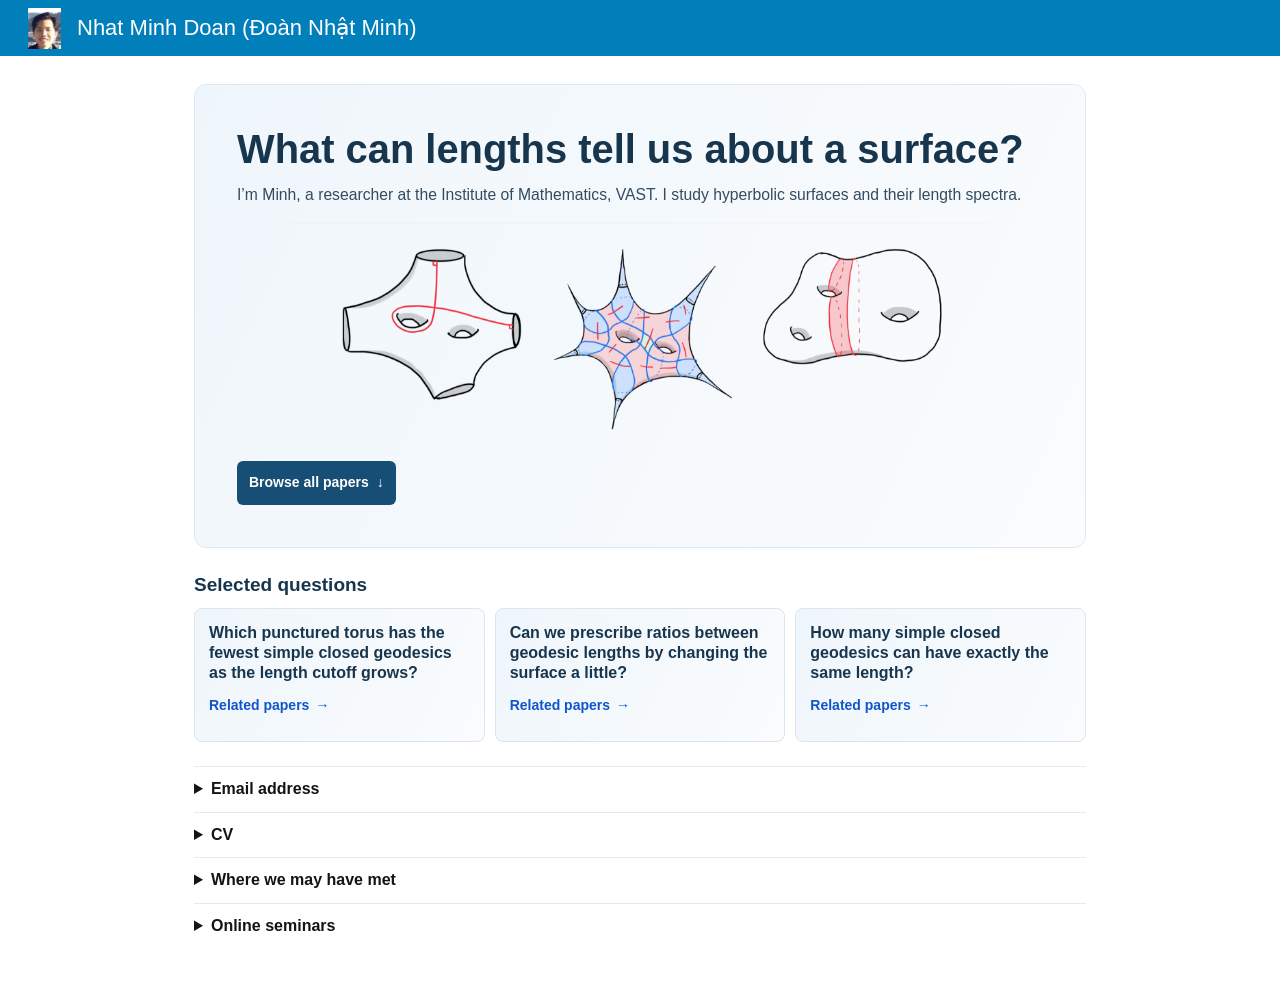
==== commit 3e2068e1: "Match the selected questions cards to the intro gradient" ====
--- a/docs/index.html
+++ b/docs/index.html
@@ -36,7 +36,7 @@
 <meta name="description" content="Nhat Minh Doan, researcher at the Institute of Mathematics, VAST. Hyperbolic surfaces, length spectra, publications, and contact information.">
 <link rel="canonical" href="https://minhmath.github.io/"><link rel="icon" href="assets/favicon.svg" type="image/svg+xml">
 <meta property="og:title" content="Nhat Minh Doan (Đoàn Nhật Minh)"><meta property="og:type" content="website"><meta property="og:url" content="https://minhmath.github.io/"><meta property="og:image" content="https://minhmath.github.io/assets/portrait.png">
-<link rel="stylesheet" href="assets/site.css?v=37d043cea46f">
+<link rel="stylesheet" href="assets/site.css?v=dbf069b5ad79">
 <link rel="stylesheet" href="assets/papers.css?v=5d789aa62cdc">
 <script>if(window.self!==window.top)location.replace('embed.html'+location.search+location.hash);</script>
 <script defer src="assets/site.js?v=710d48ef0cdf" data-catalogue="papers.json"></script>
--- a/docs/assets/site.css
+++ b/docs/assets/site.css
@@ -52,13 +52,13 @@
 
 .content-width { width: calc(100% - 64px); max-width: var(--content); margin-inline: auto; }
 .intro { max-width: 892px; padding-block: 28px 34px; }
+.home-intro, .featured-paper { background: linear-gradient(115deg, #eff6fb, #fafcfe); }
 .home-intro {
   padding: clamp(20px, 5vw, 42px);
   container-type: inline-size;
   isolation: isolate;
   border: 1px solid #dde9f2;
   border-radius: 12px;
-  background: linear-gradient(115deg, #eff6fb, #fafcfe);
 }
 .research-question {
   margin: 0;
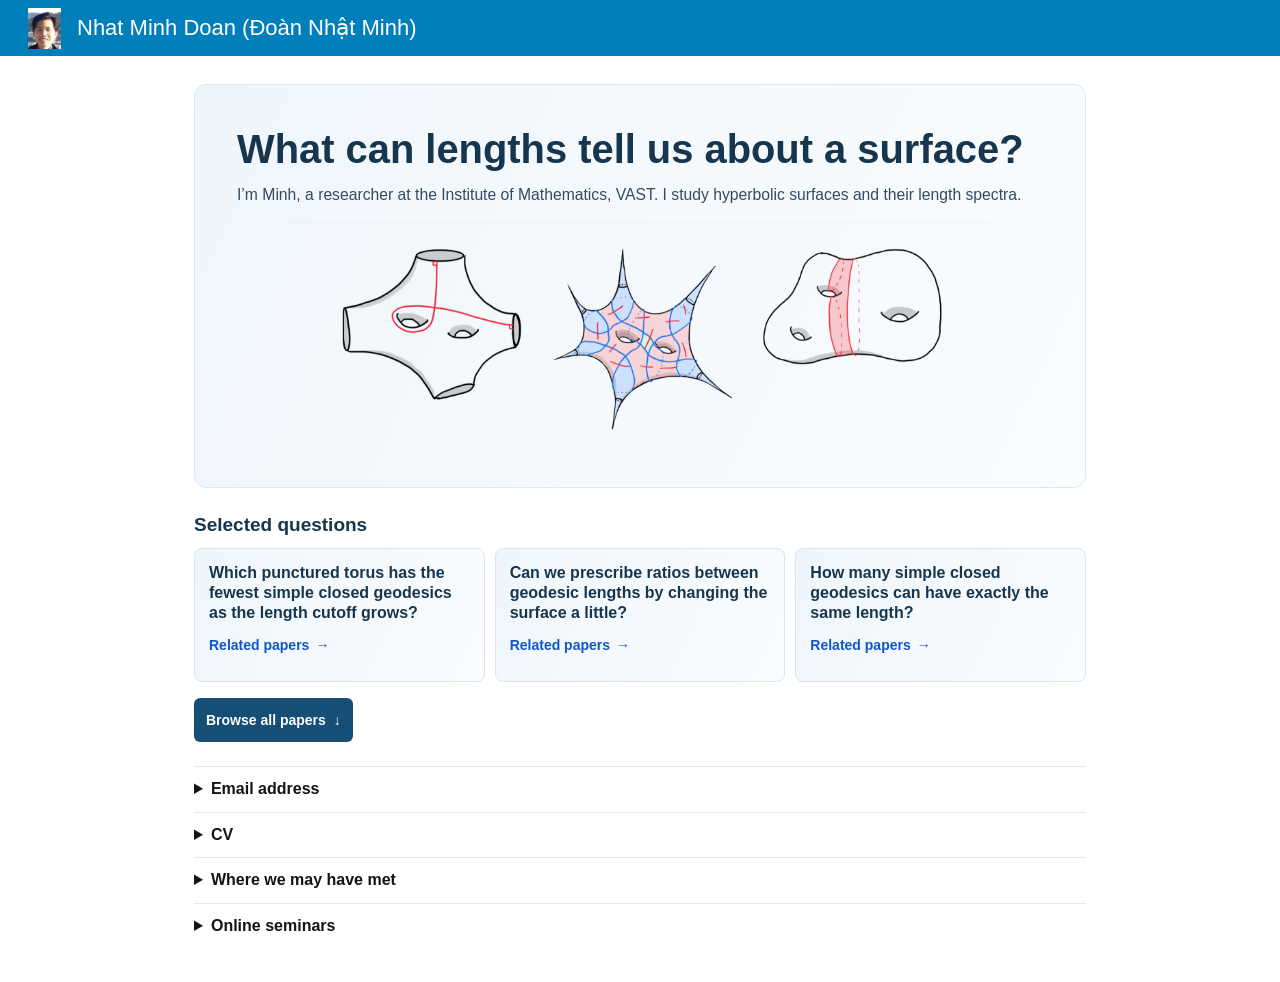
==== commit d2c72b9d: "Move Browse all papers below the selected questions" ====
--- a/docs/index.html
+++ b/docs/index.html
@@ -36,7 +36,7 @@
 <meta name="description" content="Nhat Minh Doan, researcher at the Institute of Mathematics, VAST. Hyperbolic surfaces, length spectra, publications, and contact information.">
 <link rel="canonical" href="https://minhmath.github.io/"><link rel="icon" href="assets/favicon.svg" type="image/svg+xml">
 <meta property="og:title" content="Nhat Minh Doan (Đoàn Nhật Minh)"><meta property="og:type" content="website"><meta property="og:url" content="https://minhmath.github.io/"><meta property="og:image" content="https://minhmath.github.io/assets/portrait.png">
-<link rel="stylesheet" href="assets/site.css?v=dbf069b5ad79">
+<link rel="stylesheet" href="assets/site.css?v=f23c4211b9cb">
 <link rel="stylesheet" href="assets/papers.css?v=5d789aa62cdc">
 <script>if(window.self!==window.top)location.replace('embed.html'+location.search+location.hash);</script>
 <script defer src="assets/site.js?v=710d48ef0cdf" data-catalogue="papers.json"></script>
@@ -53,9 +53,6 @@
    <h1 id="home-title" class="research-question">What can lengths tell us about a surface?</h1>
    <p class="intro-copy">I’m Minh, a researcher at the Institute of Mathematics, VAST. I study hyperbolic surfaces and their length spectra.</p>
    <figure class="intro-illustration"><img src="assets/surfaces-banner.png?v=8888a01d218e" width="2046" height="652" alt="Illustrations of surfaces, curves, and decompositions"></figure>
-   <div class="home-actions">
-    <a class="home-primary homepage-jump" href="#papers">Browse all papers <span aria-hidden="true">↓</span></a>
-   </div>
   </section>
   <section class="featured-papers" aria-labelledby="featured-heading">
   <h2 id="featured-heading">Selected questions</h2>
@@ -72,6 +69,9 @@
    </article>
   </div>
  </section>
+  <div class="home-actions">
+   <a class="home-primary homepage-jump" href="#papers">Browse all papers <span aria-hidden="true">↓</span></a>
+  </div>
   <details class="bio-section" name="bio-section" id="academic-background">
    <summary>Academic background and links</summary>
    <figure style="margin:12px 0 16px">
--- a/docs/assets/site.css
+++ b/docs/assets/site.css
@@ -73,7 +73,7 @@
   color: #344b60;
   font-size: clamp(14px, 1.95cqi, 16px);
 }
-.home-actions { display: flex; flex-wrap: wrap; gap: 8px; margin-top: 16px; }
+.home-actions { display: flex; flex-wrap: wrap; gap: 8px; margin-block: 16px 24px; }
 .home-actions :is(a, button) {
   display: inline-flex;
   align-items: center;
@@ -87,7 +87,7 @@
 }
 .home-primary { background: #164e76; color: white; }
 .home-primary:hover { background: #123d5d; text-decoration: none; }
-.featured-papers { margin-block: 24px; }
+.featured-papers { margin-top: 24px; }
 .featured-papers h2 { margin: 0 0 10px; color: #17364e; font-size: 19px; }
 .featured-grid { display: grid; grid-template-columns: repeat(3, minmax(0, 1fr)); gap: 10px; }
 .featured-paper {
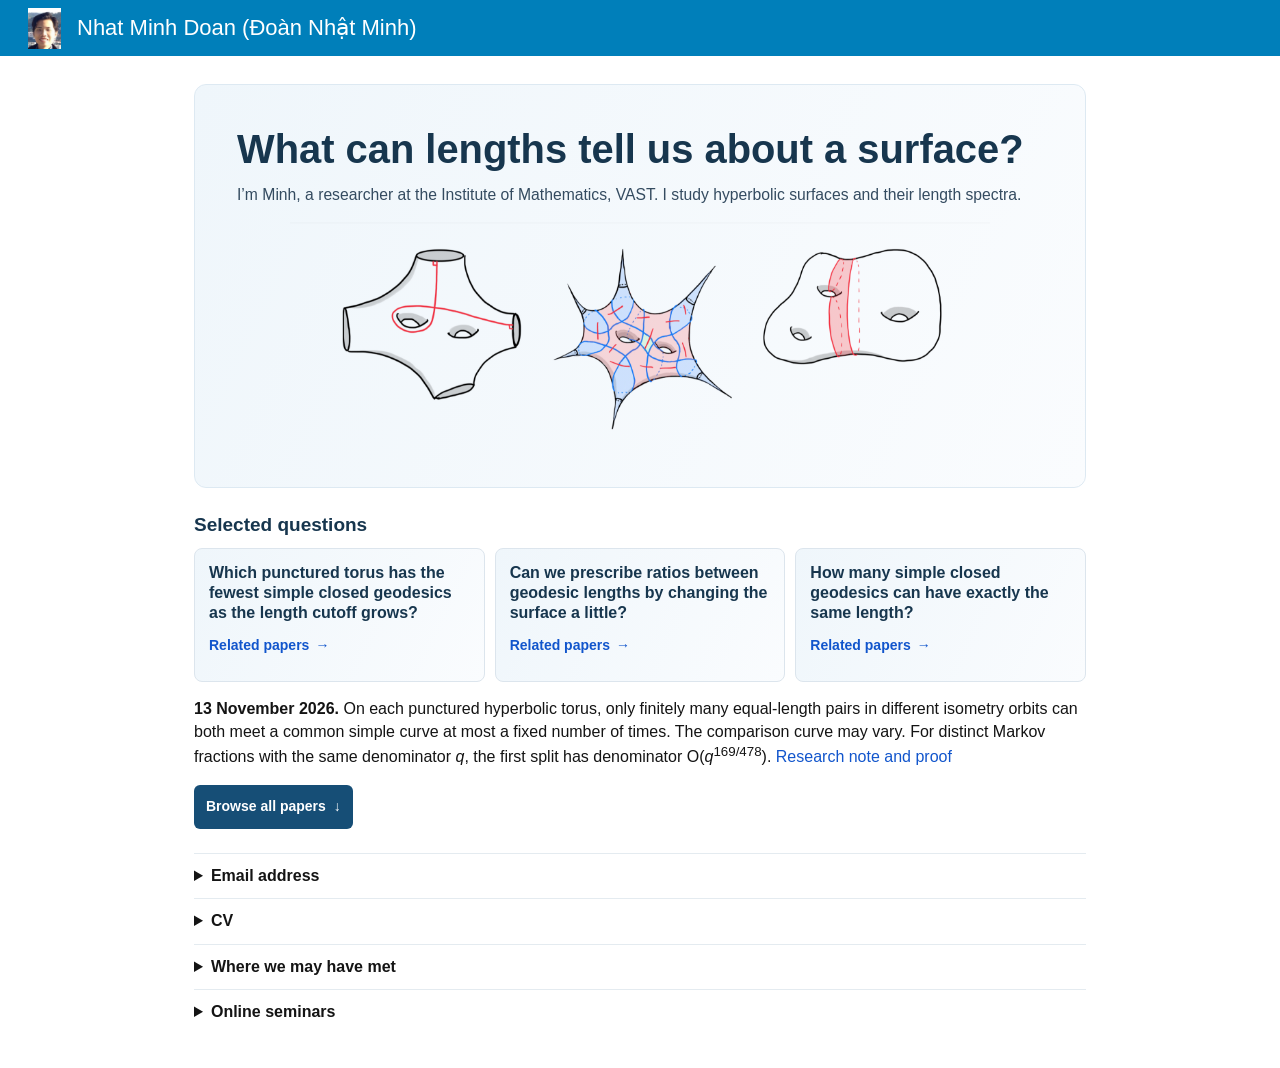
==== commit 3cc06044: "Add finite equal-length results to research homepage" ====
--- a/docs/index.html
+++ b/docs/index.html
@@ -36,11 +36,11 @@
 <meta name="description" content="Nhat Minh Doan, researcher at the Institute of Mathematics, VAST. Hyperbolic surfaces, length spectra, publications, and contact information.">
 <link rel="canonical" href="https://minhmath.github.io/"><link rel="icon" href="assets/favicon.svg" type="image/svg+xml">
 <meta property="og:title" content="Nhat Minh Doan (Đoàn Nhật Minh)"><meta property="og:type" content="website"><meta property="og:url" content="https://minhmath.github.io/"><meta property="og:image" content="https://minhmath.github.io/assets/portrait.png">
-<link rel="stylesheet" href="assets/site.css?v=f23c4211b9cb">
+<link rel="stylesheet" href="assets/site.css?v=c67faffafae4">
 <link rel="stylesheet" href="assets/papers.css?v=5d789aa62cdc">
 <script>if(window.self!==window.top)location.replace('embed.html'+location.search+location.hash);</script>
-<script defer src="assets/site.js?v=710d48ef0cdf" data-catalogue="papers.json"></script>
-<script defer src="assets/papers.js?v=3b5f01880f40"></script>
+<script defer src="assets/site.js?v=731eae763f65" data-catalogue="papers.json"></script>
+<script defer src="assets/papers.js?v=59c66432c4aa"></script>
 </head>
 <body>
 <a class="skip-link" href="#main">Skip to main content</a>
@@ -59,19 +59,17 @@
   <div class="featured-grid">
    <article class="featured-paper" aria-labelledby="featured-question-geodesic-counts">
     <h3 id="featured-question-geodesic-counts">Which punctured torus has the fewest simple closed geodesics as the length cutoff grows?</h3>
-    <a class="featured-action homepage-jump" href="#related-geodesic-counts" data-related-papers="DDD" aria-describedby="featured-question-geodesic-counts">Related papers <span aria-hidden="true">→</span></a>
+    <a class="featured-action" href="#related-geodesic-counts" data-related-papers="DDD" aria-controls="papers" aria-expanded="false" aria-describedby="featured-question-geodesic-counts">Related papers <span aria-hidden="true">→</span></a>
    </article><article class="featured-paper" aria-labelledby="featured-question-length-ratios">
     <h3 id="featured-question-length-ratios">Can we prescribe ratios between geodesic lengths by changing the surface a little?</h3>
-    <a class="featured-action homepage-jump" href="#related-length-ratios" data-related-papers="density" aria-describedby="featured-question-length-ratios">Related papers <span aria-hidden="true">→</span></a>
+    <a class="featured-action" href="#related-length-ratios" data-related-papers="density" aria-controls="papers" aria-expanded="false" aria-describedby="featured-question-length-ratios">Related papers <span aria-hidden="true">→</span></a>
    </article><article class="featured-paper" aria-labelledby="featured-question-length-multiplicity">
     <h3 id="featured-question-length-multiplicity">How many simple closed geodesics can have exactly the same length?</h3>
-    <a class="featured-action homepage-jump" href="#related-length-multiplicity" data-related-papers="DLN SSC" aria-describedby="featured-question-length-multiplicity">Related papers <span aria-hidden="true">→</span></a>
+    <a class="featured-action" href="#related-length-multiplicity" data-related-papers="DLN SSC" aria-controls="papers" aria-expanded="false" aria-describedby="featured-question-length-multiplicity">Related papers <span aria-hidden="true">→</span></a>
    </article>
   </div>
+  <p id="length-multiplicity-update"><strong>13 November 2026.</strong> On each punctured hyperbolic torus, only finitely many equal-length pairs in different isometry orbits can both meet a common simple curve at most a fixed number of times. The comparison curve may vary. For distinct Markov fractions with the same denominator <i>q</i>, the first split has denominator O(<i>q</i><sup>169/478</sup>). <a href="https://chatgpt.com/space/page_20ade07c2954819186b9bff054bfacb0">Research note and proof</a></p>
  </section>
-  <div class="home-actions">
-   <a class="home-primary homepage-jump" href="#papers">Browse all papers <span aria-hidden="true">↓</span></a>
-  </div>
   <details class="bio-section" name="bio-section" id="academic-background">
    <summary>Academic background and links</summary>
    <figure style="margin:12px 0 16px">
@@ -85,10 +83,13 @@
     <li>BA in Mathematics (2013–2015) at the University of Education, Ho Chi Minh City, Vietnam.</li>
    </ul>
   </details>
+  <div class="home-actions">
+   <button class="home-primary" id="browse-papers" type="button" aria-expanded="false" aria-controls="papers">Browse all papers <span aria-hidden="true">↓</span></button>
+  </div>
   <details class="bio-section" name="bio-section" id="papers">
-   <summary>List of papers</summary>
+   <summary>Browse all papers</summary>
    <div class="papers-content">
-<div class="related-papers-heading" hidden><h2 tabindex="-1">Related papers</h2><a class="homepage-jump" href="#papers">Browse all papers</a></div>
+<div class="related-papers-heading" hidden><h2 tabindex="-1">Related papers</h2></div>
 <div id="paper-load" class="paper-load" hidden>
  <span id="paper-load-status" role="status"></span>
  <button id="paper-load-retry" type="button" hidden>Try again</button>
@@ -356,7 +357,7 @@
    }
    function openBioSectionFromHash() {
     const section = document.getElementById(location.hash.slice(1));
-    if (!section?.matches('details.bio-section')) return;
+    if (!section?.matches('details.bio-section') || section.id === 'papers') return;
     closeOtherBioSections(section);
     section.open = true;
     requestAnimationFrame(() => {
--- a/docs/assets/site.css
+++ b/docs/assets/site.css
@@ -86,11 +86,14 @@
   font-weight: 600;
 }
 .home-primary { background: #164e76; color: white; }
+button.home-primary { border: 0; cursor: pointer; }
+button.home-primary[aria-expanded="true"] span { transform: rotate(180deg); }
 .home-primary:hover { background: #123d5d; text-decoration: none; }
 .featured-papers { margin-top: 24px; }
 .featured-papers h2 { margin: 0 0 10px; color: #17364e; font-size: 19px; }
 .featured-grid { display: grid; grid-template-columns: repeat(3, minmax(0, 1fr)); gap: 10px; }
 .featured-paper {
+  position: relative;
   display: flex;
   flex-direction: column;
   min-width: 0;
@@ -110,6 +113,14 @@
   font-size: 14px;
   font-weight: 600;
 }
+.featured-action::after {
+  content: "";
+  position: absolute;
+  inset: 0;
+  border-radius: 8px;
+}
+.featured-action:focus-visible { outline: none; }
+.featured-action:focus-visible::after { outline: 2px solid var(--link); outline-offset: 4px; }
 .bio-section, .email-row { border-top: 1px solid #e4ebf0; }
 .bio-section > summary, .email-toggle {
   min-height: 44px;
@@ -148,9 +159,9 @@
   border: 0;
 }
 .papers-content { max-width: 1600px; margin: auto; padding-block: 25px; }
-.related-papers-heading:not([hidden]) { display: flex; flex-wrap: wrap; align-items: baseline; justify-content: space-between; gap: 8px 16px; margin-bottom: 12px; }
+.related-papers-heading { margin-bottom: 12px; }
 .related-papers-heading h2 { margin: 0; color: #17364e; font-size: 19px; }
-.showing-related-papers > summary { display: none; }
+#papers > summary { display: none; }
 .showing-related-papers :is(.unrelated-paper, .paper-insights) { display: none; }
 .intro-illustration { width: 100%; max-width: 700px; margin: 16px auto 0; }
 .intro-illustration img { display: block; width: 100%; height: auto; clip-path: inset(0.5% 0 0); mix-blend-mode: multiply; }
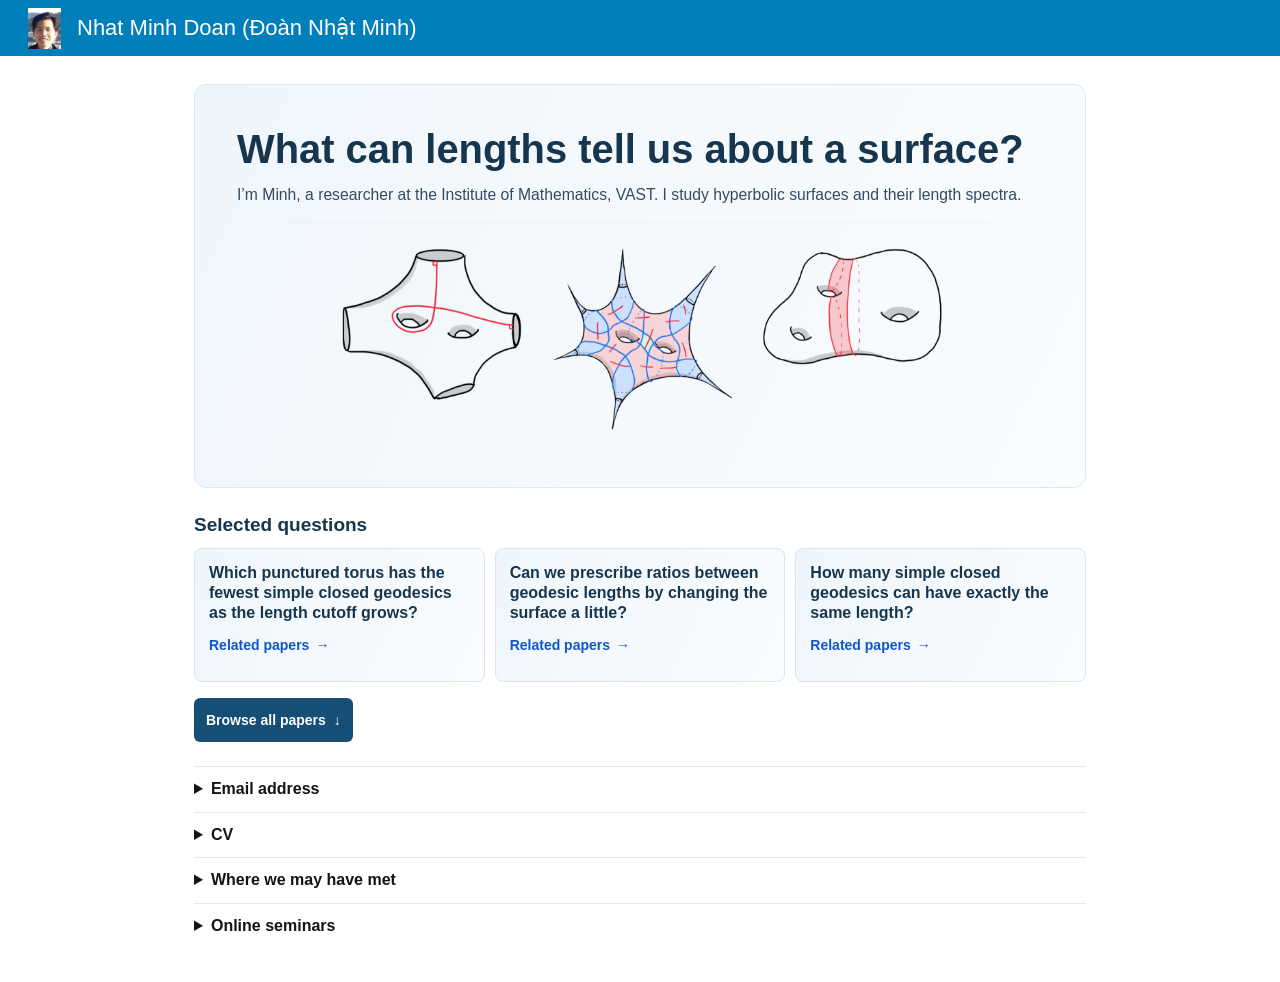
==== commit 06e431c7: "Remove MUC and SSC research update from personal homepage" ====
--- a/docs/index.html
+++ b/docs/index.html
@@ -68,7 +68,6 @@
     <a class="featured-action" href="#related-length-multiplicity" data-related-papers="DLN SSC" aria-controls="papers" aria-expanded="false" aria-describedby="featured-question-length-multiplicity">Related papers <span aria-hidden="true">→</span></a>
    </article>
   </div>
-  <p id="length-multiplicity-update"><strong>13 November 2026.</strong> On each punctured hyperbolic torus, only finitely many equal-length pairs in different isometry orbits can both meet a common simple curve at most a fixed number of times. The comparison curve may vary. For distinct Markov fractions with the same denominator <i>q</i>, the first split has denominator O(<i>q</i><sup>169/478</sup>). <a href="https://chatgpt.com/space/page_20ade07c2954819186b9bff054bfacb0">Research note and proof</a></p>
  </section>
   <details class="bio-section" name="bio-section" id="academic-background">
    <summary>Academic background and links</summary>
